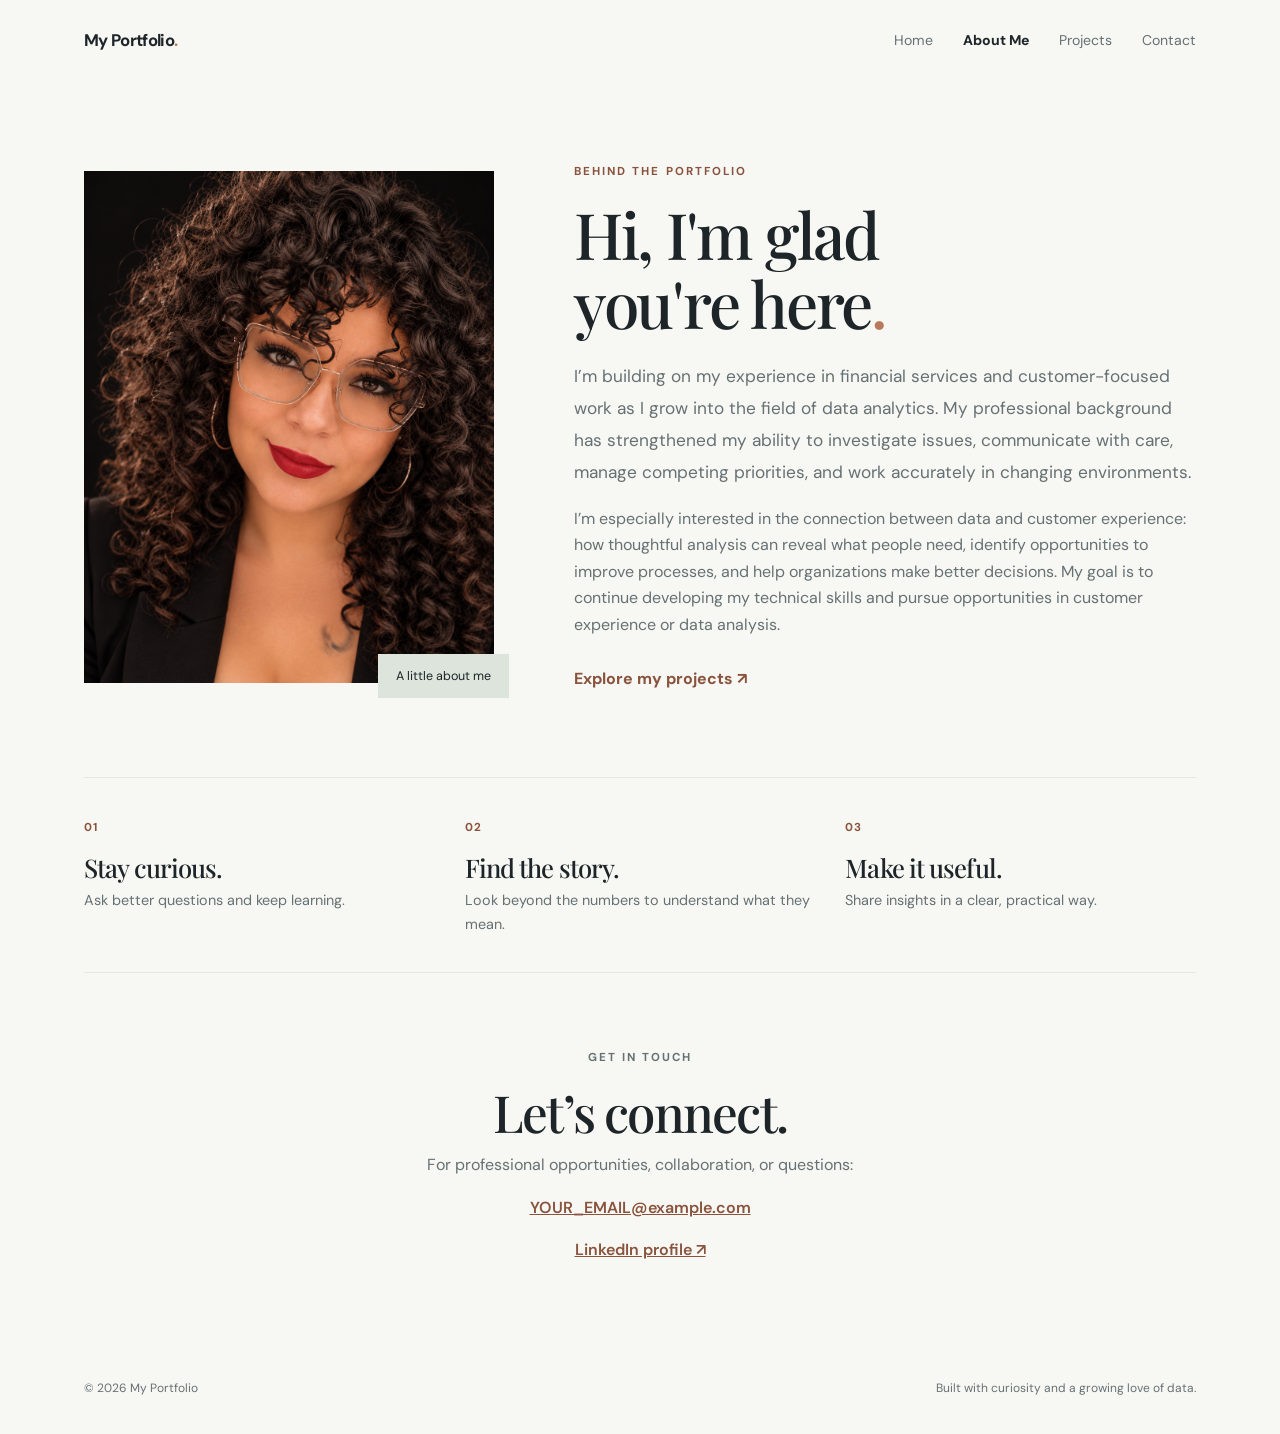
==== about.html @ 9541bffc "Add files via upload" ====
<!doctype html>
<html lang="en">
<head>
  <meta charset="utf-8">
  <meta name="viewport" content="width=device-width, initial-scale=1">
  <meta name="description" content="Learn more about the person behind this data analytics portfolio.">
  <title>Portfolio | About Me</title>
  <link rel="stylesheet" href="styles.css">
</head>
<body>
  <header class="site-header">
    <a class="brand" href="index.html">My Portfolio<span>.</span></a>
    <nav aria-label="Main navigation">
      <a href="index.html">Home</a>
      <a class="active" href="about.html">About Me</a>
      <a href="index.html#projects">Projects</a>
      <a href="index.html#contact">Contact</a>
    </nav>
  </header>

  <main class="about-main">
    <section class="about-hero">
      <div class="about-photo-wrap">
        <img src="assets/headshot.png" alt="Professional headshot">
        <span class="photo-caption">A little about me</span>
      </div>
      <div class="about-copy">
        <p class="eyebrow">BEHIND THE PORTFOLIO</p>
        <h1>Hi, I'm glad<br>you're here<span>.</span></h1>
        <p class="intro">
          I’m building on my experience in financial services and customer-focused work
          as I grow into the field of data analytics. My professional background has
          strengthened my ability to investigate issues, communicate with care, manage
          competing priorities, and work accurately in changing environments.
        </p>
        <p>
          I’m especially interested in the connection between data and customer
          experience: how thoughtful analysis can reveal what people need, identify
          opportunities to improve processes, and help organizations make better
          decisions. My goal is to continue developing my technical skills and pursue
          opportunities in customer experience or data analysis.
        </p>
        <a class="text-link" href="index.html#projects">Explore my projects ↗</a>
      </div>
    </section>

    <section class="about-values">
      <div><span>01</span><h2>Stay curious.</h2><p>Ask better questions and keep learning.</p></div>
      <div><span>02</span><h2>Find the story.</h2><p>Look beyond the numbers to understand what they mean.</p></div>
      <div><span>03</span><h2>Make it useful.</h2><p>Share insights in a clear, practical way.</p></div>
    </section>

    <section class="about-contact">
      <p class="eyebrow">GET IN TOUCH</p>
      <h2>Let’s connect.</h2>
      <p>For professional opportunities, collaboration, or questions:</p>
      <!-- Replace these placeholders with your real contact details before publishing. -->
      <p><a href="mailto:YOUR_EMAIL@example.com">YOUR_EMAIL@example.com</a></p>
      <p><a href="https://www.linkedin.com/in/YOUR-LINKEDIN-URL/" target="_blank" rel="noopener noreferrer">LinkedIn profile ↗</a></p>
    </section>
  </main>

  <footer><span>© 2026 My Portfolio</span><span>Built with curiosity and a growing love of data.</span></footer>
</body>
</html>
---- styles.css ----
@import url('https://fonts.googleapis.com/css2?family=DM+Sans:wght@400;500;600;700&family=Playfair+Display:wght@500;600;700&display=swap');

:root {
  --ink: #1d2528;
  --muted: #667174;
  --paper: #f7f7f3;
  --white: #fff;
  --accent: #b8795d;
  --accent-dark: #89533d;
  --line: #e5e6df;
  --sage: #dce4dc;
}
* { box-sizing: border-box; }
html { scroll-behavior: smooth; }
body { margin: 0; background: var(--paper); color: var(--ink); font-family: 'DM Sans', sans-serif; line-height: 1.65; }
a { color: inherit; }
.site-header { max-width: 1180px; margin: auto; padding: 27px 34px; display: flex; align-items: center; justify-content: space-between; gap: 24px; }
.brand { font-size: 1.05rem; font-weight: 700; text-decoration: none; letter-spacing: -.04em; }
.brand span, h1 span, .about-copy h1 span { color: var(--accent); }
nav { display: flex; gap: 30px; flex-wrap: wrap; }
nav a { color: var(--muted); font-size: .88rem; text-decoration: none; }
nav a:hover, nav a.active { color: var(--ink); }
nav a.active { font-weight: 700; }
main { max-width: 1180px; margin: auto; padding: 0 34px; }
.hero { min-height: 570px; display: grid; grid-template-columns: 1.15fr .85fr; align-items: center; gap: 50px; padding: 55px 0 80px; }
.eyebrow { color: var(--accent-dark); font-size: .72rem; font-weight: 700; letter-spacing: .18em; margin: 0 0 18px; }
h1, h2, h3, p { margin-top: 0; }
h1, h2 { font-family: 'Playfair Display', Georgia, serif; font-weight: 500; letter-spacing: -.035em; line-height: 1.08; }
h1 { font-size: clamp(3.2rem, 6vw, 5.7rem); margin-bottom: 24px; }
h2 { font-size: clamp(2.2rem, 4vw, 3.35rem); margin-bottom: 20px; }
h3 { font-size: 1.2rem; margin-bottom: 10px; }
.intro { max-width: 620px; color: #515d60; font-size: 1.08rem; line-height: 1.85; }
.hero-actions { display: flex; gap: 13px; flex-wrap: wrap; margin-top: 30px; }
.button { padding: 12px 19px; border-radius: 3px; font-size: .88rem; font-weight: 600; text-decoration: none; }
.primary { background: var(--ink); color: white; }
.secondary { border: 1px solid #c9ceca; }
.hero-art { min-height: 390px; position: relative; display: grid; place-items: center; background: #e7ebe5; overflow: hidden; }
.hero-mark { font-family: 'Playfair Display', Georgia, serif; font-size: 3.5rem; line-height: .94; text-align: center; letter-spacing: .04em; z-index: 1; }
.hero-mark span { color: var(--accent); font-size: 2.4rem; }
.orbit { position: absolute; border: 1px solid rgba(137,83,61,.35); border-radius: 50%; width: 330px; height: 330px; transform: rotate(-25deg) scaleY(.58); }
.orbit-two { width: 420px; height: 420px; transform: rotate(48deg) scaleY(.55); }
.small-note { position: absolute; right: 25px; bottom: 22px; color: var(--muted); font-size: .75rem; letter-spacing: .06em; }
.section { padding: 82px 0; border-top: 1px solid var(--line); }
.section-heading { margin-bottom: 32px; }
.skill-grid, .project-grid { display: grid; grid-template-columns: repeat(4, 1fr); gap: 14px; }
.skill-card { background: white; padding: 25px 22px; min-height: 215px; border: 1px solid var(--line); }
.card-number, .project-top, .about-values span { color: var(--accent-dark); font-size: .72rem; font-weight: 700; letter-spacing: .1em; }
.skill-card h3 { margin-top: 32px; }
.skill-card p, .project-card p, .about-values p { color: var(--muted); font-size: .9rem; margin-bottom: 0; }
.tool-note { color: var(--muted); font-size: .9rem; margin: 22px 0 0; }
.tool-note strong { color: var(--ink); }
.section-heading-row { display: flex; justify-content: space-between; align-items: end; gap: 20px; }
.section-aside { color: var(--muted); font-size: .88rem; }
.project-grid { grid-template-columns: repeat(3, 1fr); }
.project-card { background: white; padding: 25px; border: 1px solid var(--line); min-height: 280px; }
.project-card.featured { background: #e8ede7; border-color: #d6dfd6; }
.project-top { display: flex; justify-content: space-between; gap: 10px; }
.status { color: var(--accent-dark); letter-spacing: 0; text-transform: none; }
.project-icon { font-size: 2rem; margin: 27px 0 15px; color: var(--accent-dark); }
.contact { display: grid; grid-template-columns: 1fr 1fr; gap: 70px; align-items: center; background: #e9ede8; padding: 65px 45px; margin: 25px 0 65px; border: 0; }
.contact-copy { max-width: 430px; color: var(--muted); }
.contact-links a { display: block; padding: 16px 0; border-bottom: 1px solid #cbd3cc; text-decoration: none; }
.contact-links a span { display: block; color: var(--muted); font-size: .75rem; }
.contact-links a strong { font-size: .95rem; overflow-wrap: anywhere; }
footer { max-width: 1180px; margin: auto; padding: 25px 34px 35px; display: flex; justify-content: space-between; gap: 15px; color: var(--muted); font-size: .75rem; }
.about-main { padding-top: 45px; }
.about-hero { display: grid; grid-template-columns: .8fr 1.2fr; gap: 75px; align-items: center; padding: 35px 0 85px; }
.about-photo-wrap { position: relative; max-width: 410px; }
.about-photo-wrap img { display: block; width: 100%; aspect-ratio: 4 / 5; object-fit: cover; object-position: center 20%; }
.photo-caption { position: absolute; bottom: -15px; right: -15px; background: var(--sage); padding: 12px 18px; font-size: .78rem; }
.about-copy h1 { font-size: clamp(3rem, 5vw, 4.7rem); }
.about-copy > p:not(.eyebrow) { color: var(--muted); }
.text-link { display: inline-block; margin-top: 12px; color: var(--accent-dark); font-weight: 700; text-decoration: none; }
.about-values { border-top: 1px solid var(--line); border-bottom: 1px solid var(--line); padding: 35px 0; display: grid; grid-template-columns: repeat(3, 1fr); gap: 30px; }
.about-values h2 { font-size: 1.6rem; margin: 14px 0 8px; }
.about-contact { text-align: center; padding: 75px 0; }
.about-contact h2 { margin-bottom: 12px; }
.about-contact p { color: var(--muted); }
.about-contact a { color: var(--accent-dark); font-weight: 600; }
@media (max-width: 800px) {
  .site-header { align-items: flex-start; flex-direction: column; }
  nav { gap: 18px; }
  .hero, .about-hero, .contact { grid-template-columns: 1fr; }
  .hero { padding-top: 35px; }
  .hero-art { min-height: 300px; }
  .skill-grid { grid-template-columns: repeat(2, 1fr); }
  .project-grid { grid-template-columns: 1fr; }
  .about-hero { gap: 45px; }
  .about-photo-wrap { max-width: 360px; margin: auto; }
  .contact { gap: 20px; padding: 40px 25px; }
}
@media (max-width: 480px) {
  main { padding: 0 20px; }
  .site-header, footer { padding-left: 20px; padding-right: 20px; }
  .skill-grid, .about-values { grid-template-columns: 1fr; }
  .section-heading-row, footer { align-items: flex-start; flex-direction: column; }
}
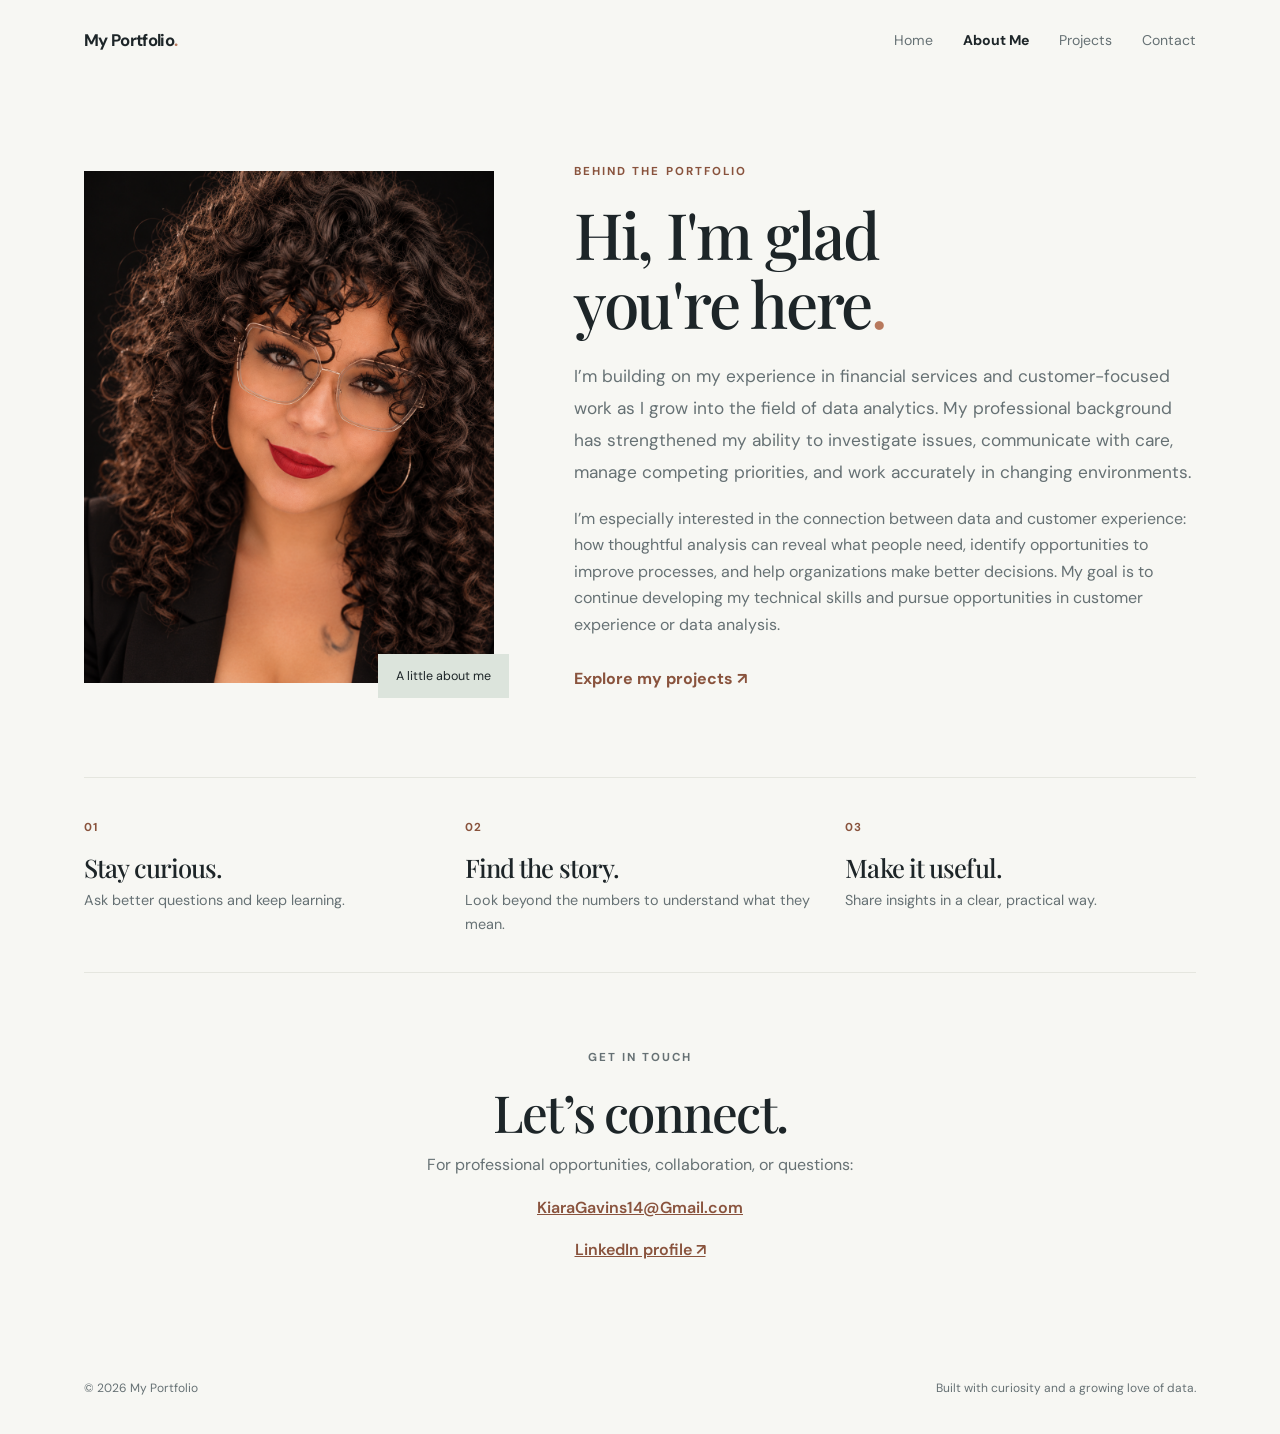
==== commit 39bf734a: "Update email address in contact section" ====
--- a/about.html
+++ b/about.html
@@ -55,8 +55,8 @@
       <h2>Let’s connect.</h2>
       <p>For professional opportunities, collaboration, or questions:</p>
       <!-- Replace these placeholders with your real contact details before publishing. -->
-      <p><a href="mailto:YOUR_EMAIL@example.com">YOUR_EMAIL@example.com</a></p>
-      <p><a href="https://www.linkedin.com/in/YOUR-LINKEDIN-URL/" target="_blank" rel="noopener noreferrer">LinkedIn profile ↗</a></p>
+      <p><a href="mailto:Kiaragavins14@gamil.com">KiaraGavins14@Gmail.com</a></p>
+      <p><a href="https://www.linkedin.com/in/kiara-gavins-854172201/" target="_blank" rel="noopener noreferrer">LinkedIn profile ↗</a></p>
     </section>
   </main>
 
